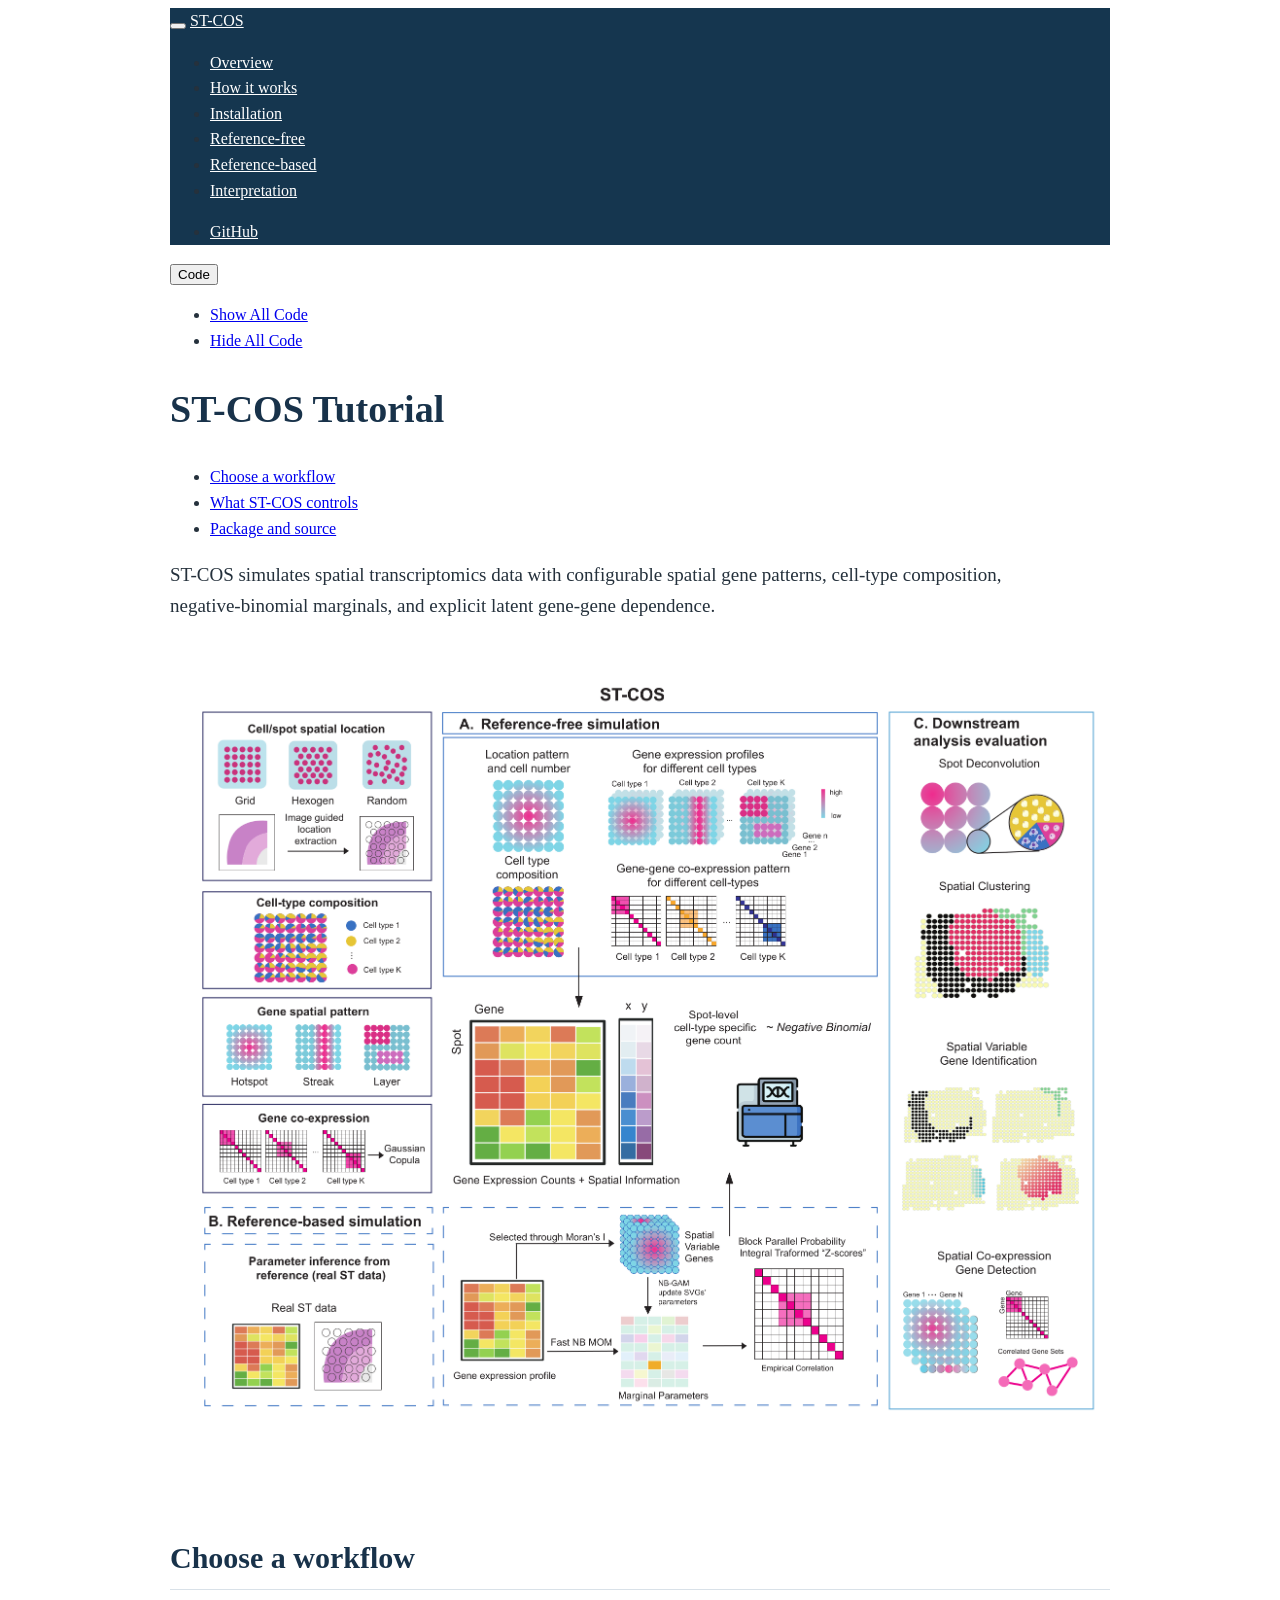
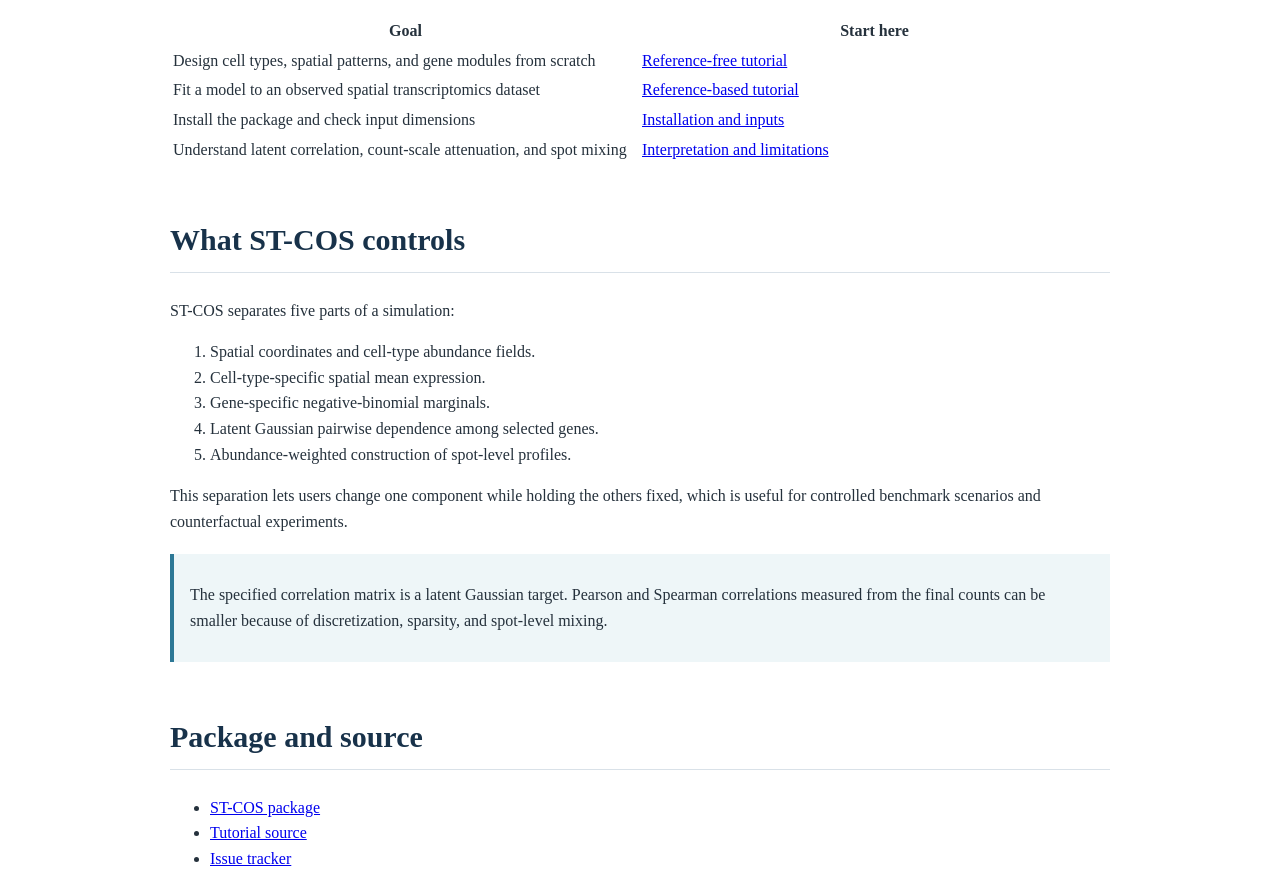
==== index.html @ dca73e7c "Rewrite ST-COS tutorial for current package" ====
<!DOCTYPE html>

<html>

<head>

<meta charset="utf-8" />
<meta name="generator" content="pandoc" />
<meta http-equiv="X-UA-Compatible" content="IE=EDGE" />




<title>ST-COS Tutorial</title>

<script src="site_libs/header-attrs-2.30/header-attrs.js"></script>
<script src="site_libs/jquery-3.6.0/jquery-3.6.0.min.js"></script>
<meta name="viewport" content="width=device-width, initial-scale=1" />
<link href="site_libs/bootstrap-3.3.5/css/flatly.min.css" rel="stylesheet" />
<script src="site_libs/bootstrap-3.3.5/js/bootstrap.min.js"></script>
<script src="site_libs/bootstrap-3.3.5/shim/html5shiv.min.js"></script>
<script src="site_libs/bootstrap-3.3.5/shim/respond.min.js"></script>
<style>h1 {font-size: 34px;}
       h1.title {font-size: 38px;}
       h2 {font-size: 30px;}
       h3 {font-size: 24px;}
       h4 {font-size: 18px;}
       h5 {font-size: 16px;}
       h6 {font-size: 12px;}
       code {color: inherit; background-color: rgba(0, 0, 0, 0.04);}
       pre:not([class]) { background-color: white }</style>
<script src="site_libs/navigation-1.1/tabsets.js"></script>
<script src="site_libs/navigation-1.1/codefolding.js"></script>
<link href="site_libs/highlightjs-9.12.0/textmate.css" rel="stylesheet" />
<script src="site_libs/highlightjs-9.12.0/highlight.js"></script>

<style type="text/css">
  code{white-space: pre-wrap;}
  span.smallcaps{font-variant: small-caps;}
  span.underline{text-decoration: underline;}
  div.column{display: inline-block; vertical-align: top; width: 50%;}
  div.hanging-indent{margin-left: 1.5em; text-indent: -1.5em;}
  ul.task-list{list-style: none;}
    </style>

<style type="text/css">code{white-space: pre;}</style>
<script type="text/javascript">
if (window.hljs) {
  hljs.configure({languages: []});
  hljs.initHighlightingOnLoad();
  if (document.readyState && document.readyState === "complete") {
    window.setTimeout(function() { hljs.initHighlighting(); }, 0);
  }
}
</script>






<link rel="stylesheet" href="styles.css" type="text/css" />



<style type = "text/css">
.main-container {
  max-width: 940px;
  margin-left: auto;
  margin-right: auto;
}
img {
  max-width:100%;
}
.tabbed-pane {
  padding-top: 12px;
}
.html-widget {
  margin-bottom: 20px;
}
button.code-folding-btn:focus {
  outline: none;
}
summary {
  display: list-item;
}
details > summary > p:only-child {
  display: inline;
}
pre code {
  padding: 0;
}
</style>


<style type="text/css">
.dropdown-submenu {
  position: relative;
}
.dropdown-submenu>.dropdown-menu {
  top: 0;
  left: 100%;
  margin-top: -6px;
  margin-left: -1px;
  border-radius: 0 6px 6px 6px;
}
.dropdown-submenu:hover>.dropdown-menu {
  display: block;
}
.dropdown-submenu>a:after {
  display: block;
  content: " ";
  float: right;
  width: 0;
  height: 0;
  border-color: transparent;
  border-style: solid;
  border-width: 5px 0 5px 5px;
  border-left-color: #cccccc;
  margin-top: 5px;
  margin-right: -10px;
}
.dropdown-submenu:hover>a:after {
  border-left-color: #adb5bd;
}
.dropdown-submenu.pull-left {
  float: none;
}
.dropdown-submenu.pull-left>.dropdown-menu {
  left: -100%;
  margin-left: 10px;
  border-radius: 6px 0 6px 6px;
}
</style>

<script type="text/javascript">
// manage active state of menu based on current page
$(document).ready(function () {
  // active menu anchor
  href = window.location.pathname
  href = href.substr(href.lastIndexOf('/') + 1)
  if (href === "")
    href = "index.html";
  var menuAnchor = $('a[href="' + href + '"]');

  // mark the anchor link active (and if it's in a dropdown, also mark that active)
  var dropdown = menuAnchor.closest('li.dropdown');
  if (window.bootstrap) { // Bootstrap 4+
    menuAnchor.addClass('active');
    dropdown.find('> .dropdown-toggle').addClass('active');
  } else { // Bootstrap 3
    menuAnchor.parent().addClass('active');
    dropdown.addClass('active');
  }

  // Navbar adjustments
  var navHeight = $(".navbar").first().height() + 15;
  var style = document.createElement('style');
  var pt = "padding-top: " + navHeight + "px; ";
  var mt = "margin-top: -" + navHeight + "px; ";
  var css = "";
  // offset scroll position for anchor links (for fixed navbar)
  for (var i = 1; i <= 6; i++) {
    css += ".section h" + i + "{ " + pt + mt + "}\n";
  }
  style.innerHTML = "body {" + pt + "padding-bottom: 40px; }\n" + css;
  document.head.appendChild(style);
});
</script>

<!-- tabsets -->

<style type="text/css">
.tabset-dropdown > .nav-tabs {
  display: inline-table;
  max-height: 500px;
  min-height: 44px;
  overflow-y: auto;
  border: 1px solid #ddd;
  border-radius: 4px;
}

.tabset-dropdown > .nav-tabs > li.active:before, .tabset-dropdown > .nav-tabs.nav-tabs-open:before {
  content: "\e259";
  font-family: 'Glyphicons Halflings';
  display: inline-block;
  padding: 10px;
  border-right: 1px solid #ddd;
}

.tabset-dropdown > .nav-tabs.nav-tabs-open > li.active:before {
  content: "\e258";
  font-family: 'Glyphicons Halflings';
  border: none;
}

.tabset-dropdown > .nav-tabs > li.active {
  display: block;
}

.tabset-dropdown > .nav-tabs > li > a,
.tabset-dropdown > .nav-tabs > li > a:focus,
.tabset-dropdown > .nav-tabs > li > a:hover {
  border: none;
  display: inline-block;
  border-radius: 4px;
  background-color: transparent;
}

.tabset-dropdown > .nav-tabs.nav-tabs-open > li {
  display: block;
  float: none;
}

.tabset-dropdown > .nav-tabs > li {
  display: none;
}
</style>

<!-- code folding -->
<style type="text/css">
.code-folding-btn { margin-bottom: 4px; }
</style>




</head>

<body>


<div class="container-fluid main-container">




<div class="navbar navbar-default  navbar-fixed-top" role="navigation">
  <div class="container">
    <div class="navbar-header">
      <button type="button" class="navbar-toggle collapsed" data-toggle="collapse" data-bs-toggle="collapse" data-target="#navbar" data-bs-target="#navbar">
        <span class="icon-bar"></span>
        <span class="icon-bar"></span>
        <span class="icon-bar"></span>
      </button>
      <a class="navbar-brand" href="index.html">ST-COS</a>
    </div>
    <div id="navbar" class="navbar-collapse collapse">
      <ul class="nav navbar-nav">
        <li>
  <a href="index.html">Overview</a>
</li>
<li>
  <a href="Main.html">How it works</a>
</li>
<li>
  <a href="Rpackage.html">Installation</a>
</li>
<li>
  <a href="Example.html">Reference-free</a>
</li>
<li>
  <a href="Data_code.html">Reference-based</a>
</li>
<li>
  <a href="Shiny_tutorial.html">Interpretation</a>
</li>
      </ul>
      <ul class="nav navbar-nav navbar-right">
        <li>
  <a href="https://github.com/Yiyannnnn/ST-COS">GitHub</a>
</li>
      </ul>
    </div><!--/.nav-collapse -->
  </div><!--/.container -->
</div><!--/.navbar -->

<div id="header">

<div class="btn-group pull-right float-right">
<button type="button" class="btn btn-default btn-xs btn-secondary btn-sm dropdown-toggle" data-toggle="dropdown" data-bs-toggle="dropdown" aria-haspopup="true" aria-expanded="false"><span>Code</span> <span class="caret"></span></button>
<ul class="dropdown-menu dropdown-menu-right" style="min-width: 50px;">
<li><a id="rmd-show-all-code" href="#">Show All Code</a></li>
<li><a id="rmd-hide-all-code" href="#">Hide All Code</a></li>
</ul>
</div>



<h1 class="title toc-ignore">ST-COS Tutorial</h1>

</div>

<div id="TOC">
<ul>
<li><a href="#choose-a-workflow">Choose a workflow</a></li>
<li><a href="#what-st-cos-controls">What ST-COS controls</a></li>
<li><a href="#package-and-source">Package and source</a></li>
</ul>
</div>

<p class="lead-copy">
ST-COS simulates spatial transcriptomics data with configurable spatial gene patterns, cell-type composition, negative-binomial marginals, and explicit latent gene-gene dependence.
</p>
<p><img class="workflow-image" src="assets/workflow.png" alt="ST-COS reference-free and reference-based workflows"></p>
<div id="choose-a-workflow" class="section level2">
<h2>Choose a workflow</h2>
<table>
<colgroup>
<col width="50%" />
<col width="50%" />
</colgroup>
<thead>
<tr class="header">
<th>Goal</th>
<th>Start here</th>
</tr>
</thead>
<tbody>
<tr class="odd">
<td>Design cell types, spatial patterns, and gene modules from scratch</td>
<td><a href="Example.html">Reference-free tutorial</a></td>
</tr>
<tr class="even">
<td>Fit a model to an observed spatial transcriptomics dataset</td>
<td><a href="Data_code.html">Reference-based tutorial</a></td>
</tr>
<tr class="odd">
<td>Install the package and check input dimensions</td>
<td><a href="Rpackage.html">Installation and inputs</a></td>
</tr>
<tr class="even">
<td>Understand latent correlation, count-scale attenuation, and spot mixing</td>
<td><a href="Shiny_tutorial.html">Interpretation and limitations</a></td>
</tr>
</tbody>
</table>
</div>
<div id="what-st-cos-controls" class="section level2">
<h2>What ST-COS controls</h2>
<p>ST-COS separates five parts of a simulation:</p>
<ol style="list-style-type: decimal">
<li>Spatial coordinates and cell-type abundance fields.</li>
<li>Cell-type-specific spatial mean expression.</li>
<li>Gene-specific negative-binomial marginals.</li>
<li>Latent Gaussian pairwise dependence among selected genes.</li>
<li>Abundance-weighted construction of spot-level profiles.</li>
</ol>
<p>This separation lets users change one component while holding the others fixed, which is useful for controlled benchmark scenarios and counterfactual experiments.</p>
<div class="note">
<p>The specified correlation matrix is a latent Gaussian target. Pearson and Spearman correlations measured from the final counts can be smaller because of discretization, sparsity, and spot-level mixing.</p>
</div>
</div>
<div id="package-and-source" class="section level2">
<h2>Package and source</h2>
<ul>
<li><a href="https://github.com/Yiyannnnn/ST-COS">ST-COS package</a></li>
<li><a href="https://github.com/Yiyannnnn/STCOS_tutorial">Tutorial source</a></li>
<li><a href="https://github.com/Yiyannnnn/ST-COS/issues">Issue tracker</a></li>
</ul>
</div>




</div>

<script>

// add bootstrap table styles to pandoc tables
function bootstrapStylePandocTables() {
  $('tr.odd').parent('tbody').parent('table').addClass('table table-condensed');
}
$(document).ready(function () {
  bootstrapStylePandocTables();
});


</script>

<!-- tabsets -->

<script>
$(document).ready(function () {
  window.buildTabsets("TOC");
});

$(document).ready(function () {
  $('.tabset-dropdown > .nav-tabs > li').click(function () {
    $(this).parent().toggleClass('nav-tabs-open');
  });
});
</script>

<!-- code folding -->
<script>
$(document).ready(function () {
  window.initializeCodeFolding("show" === "show");
});
</script>


<!-- dynamically load mathjax for compatibility with self-contained -->
<script>
  (function () {
    var script = document.createElement("script");
    script.type = "text/javascript";
    script.src  = "https://mathjax.rstudio.com/latest/MathJax.js?config=TeX-AMS-MML_HTMLorMML";
    document.getElementsByTagName("head")[0].appendChild(script);
  })();
</script>

</body>
</html>
---- styles.css ----
body {
  color: #25313c;
  font-size: 16px;
  line-height: 1.6;
}

h1, h2, h3 {
  color: #18324a;
}

h1 {
  margin-bottom: 0.65em;
}

h2 {
  border-bottom: 1px solid #d9e1e8;
  padding-bottom: 0.25em;
  margin-top: 1.7em;
}

.navbar-default {
  background-color: #15364f;
  border-color: #15364f;
}

.navbar-default .navbar-brand,
.navbar-default .navbar-nav > li > a {
  color: #ffffff;
}

.navbar-default .navbar-nav > li > a:hover,
.navbar-default .navbar-nav > .active > a,
.navbar-default .navbar-nav > .active > a:hover {
  color: #ffffff;
  background-color: #285d78;
}

.lead-copy {
  font-size: 19px;
  max-width: 850px;
}

.workflow-image {
  display: block;
  width: 100%;
  max-width: 1080px;
  height: auto;
  margin: 1.5em auto;
}

.note,
.warning {
  border-left: 4px solid #2d7896;
  background: #eef6f8;
  padding: 0.8em 1em;
  margin: 1.2em 0;
}

.warning {
  border-left-color: #b06a1f;
  background: #fff7ea;
}

table {
  width: 100%;
}

pre {
  border-radius: 4px;
}
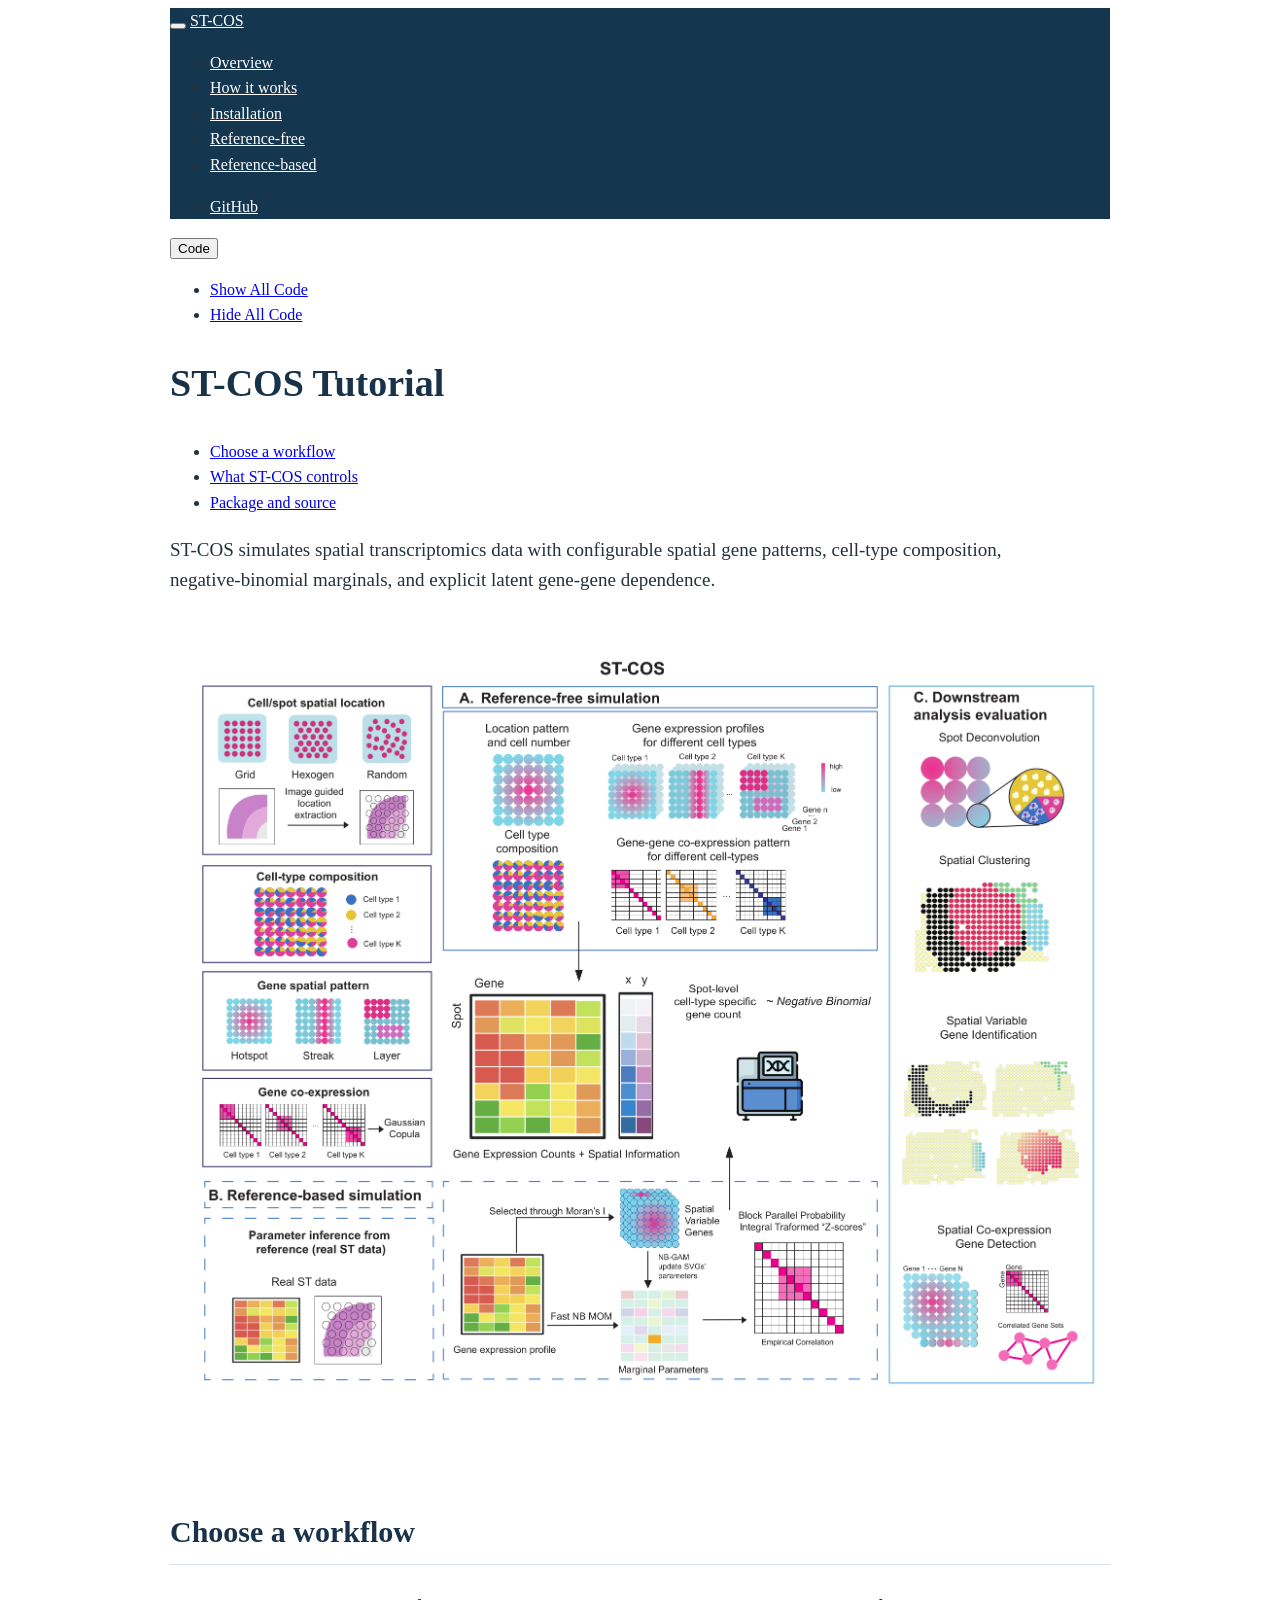
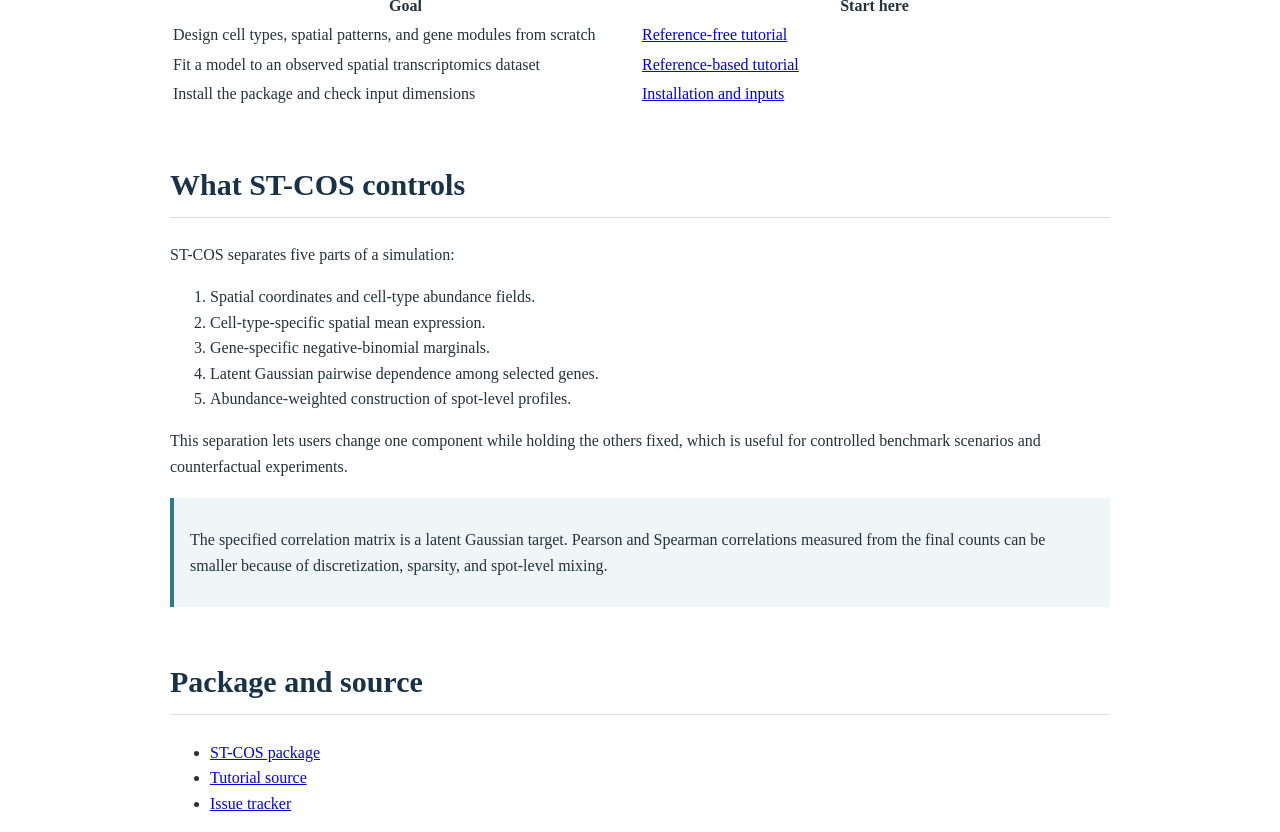
==== commit 1612c201: "Revise tutorial workflows and add DLPFC output" ====
--- a/index.html
+++ b/index.html
@@ -261,9 +261,6 @@
 </li>
 <li>
   <a href="Data_code.html">Reference-based</a>
-</li>
-<li>
-  <a href="Shiny_tutorial.html">Interpretation</a>
 </li>
       </ul>
       <ul class="nav navbar-nav navbar-right">
@@ -329,10 +326,6 @@
 <td>Install the package and check input dimensions</td>
 <td><a href="Rpackage.html">Installation and inputs</a></td>
 </tr>
-<tr class="even">
-<td>Understand latent correlation, count-scale attenuation, and spot mixing</td>
-<td><a href="Shiny_tutorial.html">Interpretation and limitations</a></td>
-</tr>
 </tbody>
 </table>
 </div>
--- a/styles.css
+++ b/styles.css
@@ -48,6 +48,14 @@
   margin: 1.5em auto;
 }
 
+.tutorial-figure {
+  display: block;
+  width: 100%;
+  max-width: 900px;
+  height: auto;
+  margin: 1.4em auto 0.8em;
+}
+
 .note,
 .warning {
   border-left: 4px solid #2d7896;
@@ -68,4 +76,3 @@
 pre {
   border-radius: 4px;
 }
-
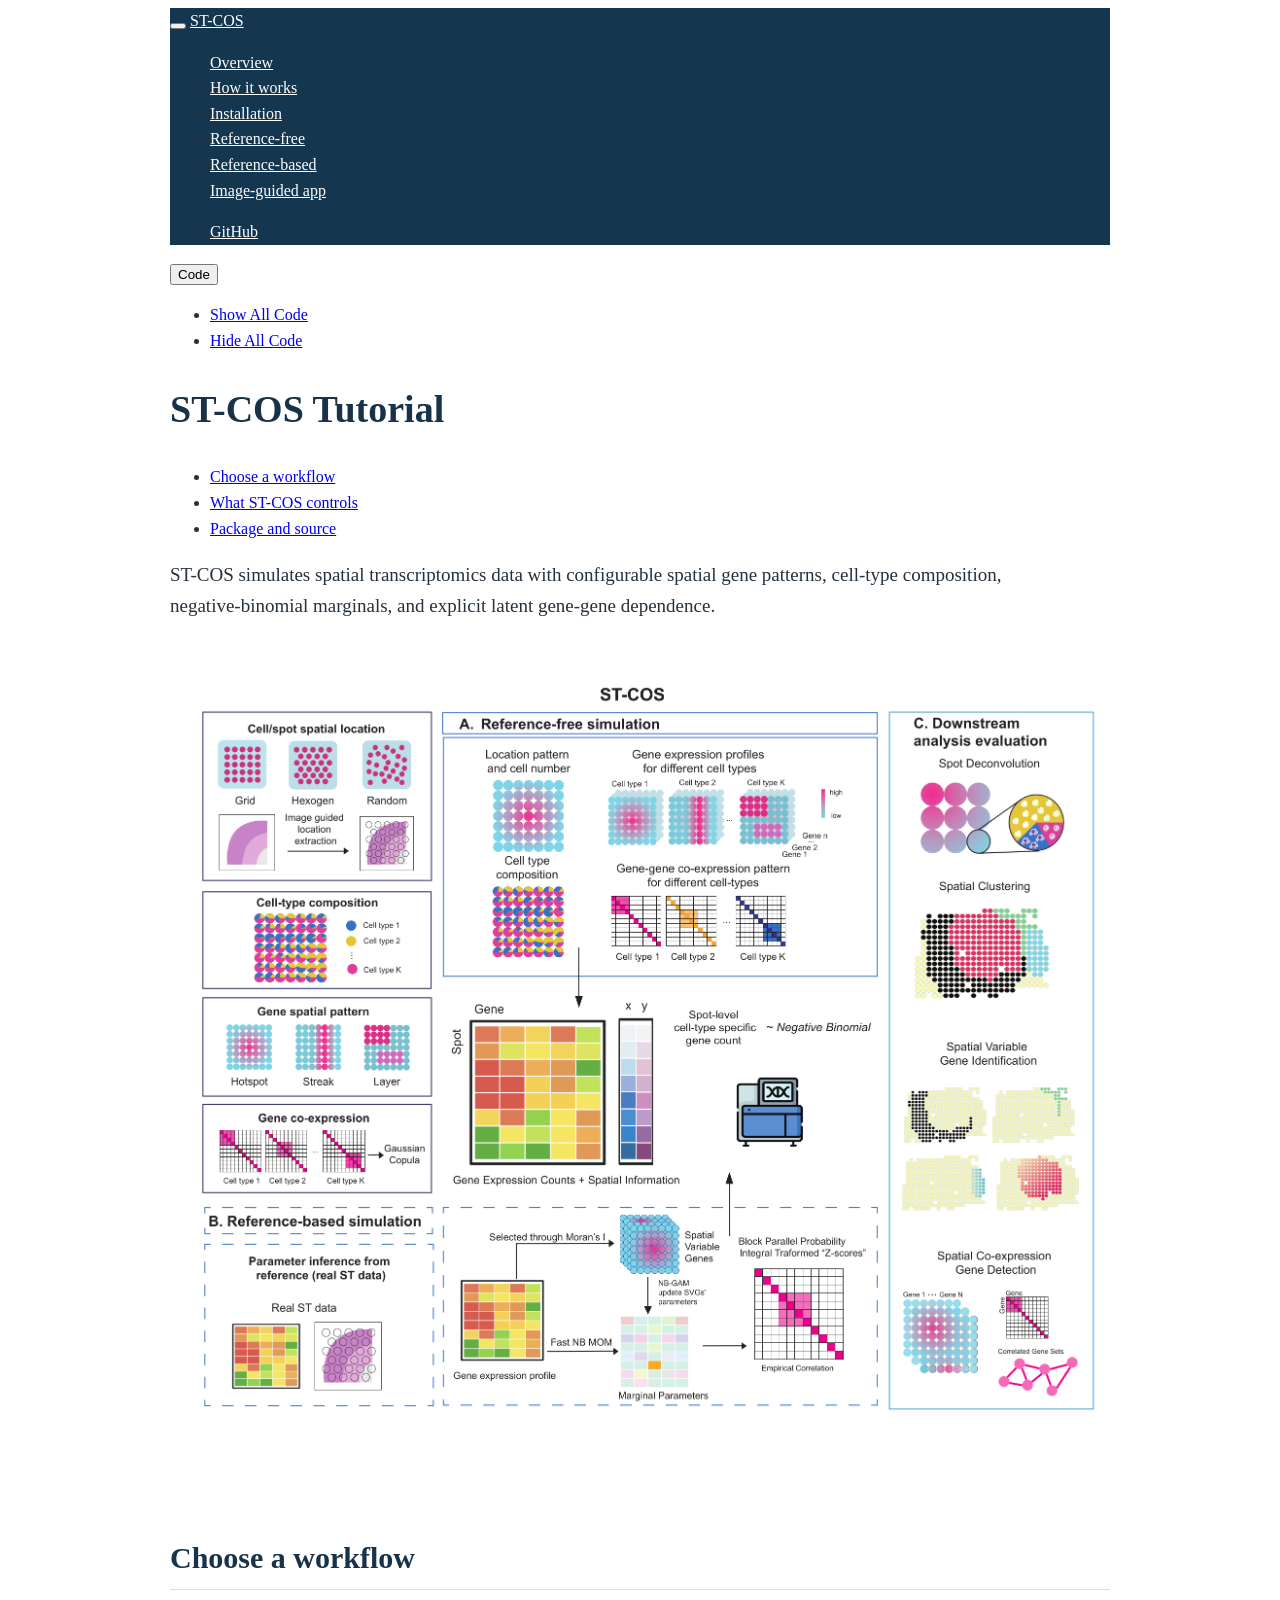
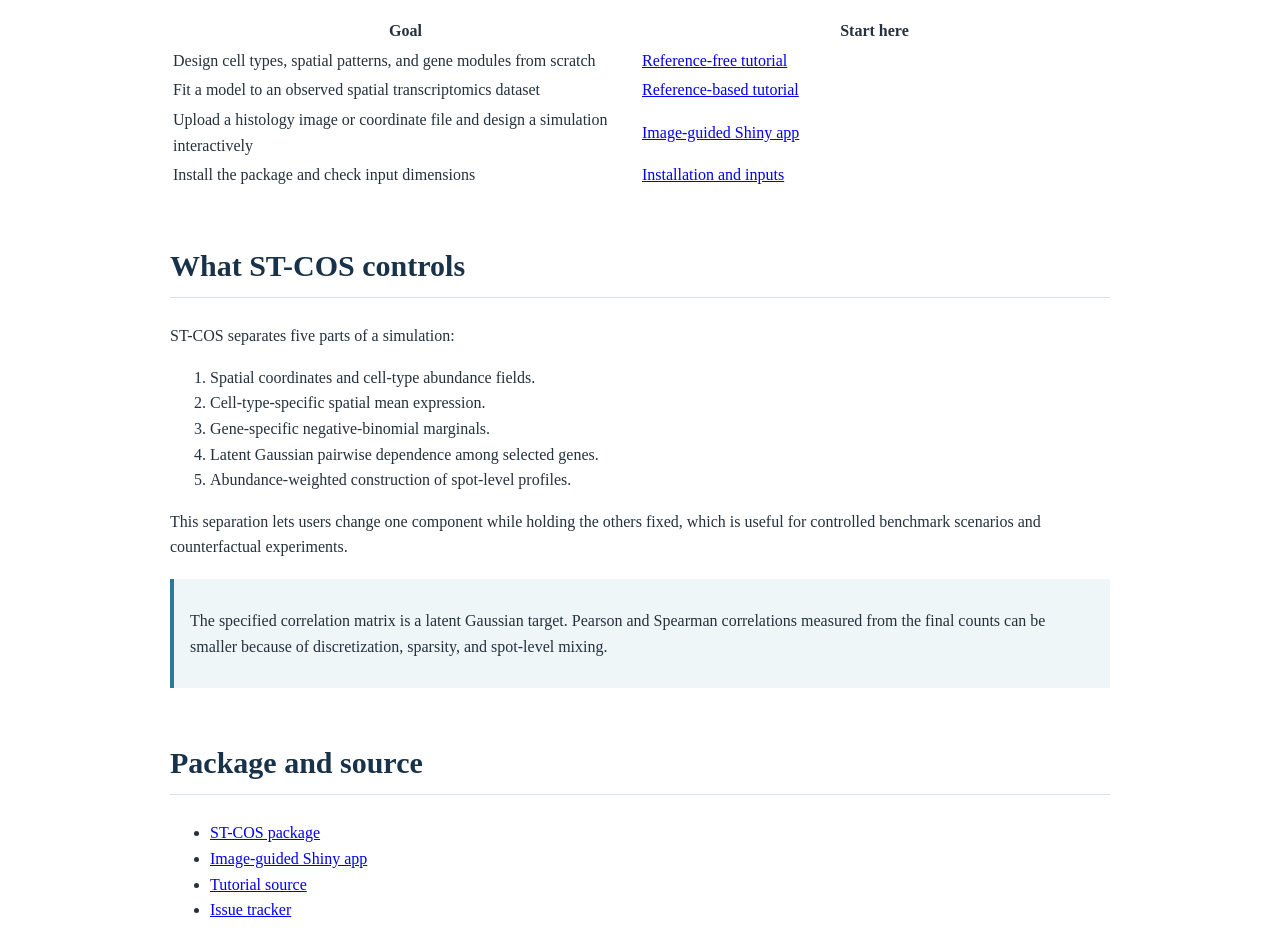
==== commit db3bbf38: "Link image-guided Shiny workflow" ====
--- a/index.html
+++ b/index.html
@@ -261,6 +261,9 @@
 </li>
 <li>
   <a href="Data_code.html">Reference-based</a>
+</li>
+<li>
+  <a href="https://yiyanz.shinyapps.io/st-cos/">Image-guided app</a>
 </li>
       </ul>
       <ul class="nav navbar-nav navbar-right">
@@ -323,6 +326,10 @@
 <td><a href="Data_code.html">Reference-based tutorial</a></td>
 </tr>
 <tr class="odd">
+<td>Upload a histology image or coordinate file and design a simulation interactively</td>
+<td><a href="https://yiyanz.shinyapps.io/st-cos/">Image-guided Shiny app</a></td>
+</tr>
+<tr class="even">
 <td>Install the package and check input dimensions</td>
 <td><a href="Rpackage.html">Installation and inputs</a></td>
 </tr>
@@ -348,6 +355,7 @@
 <h2>Package and source</h2>
 <ul>
 <li><a href="https://github.com/Yiyannnnn/ST-COS">ST-COS package</a></li>
+<li><a href="https://yiyanz.shinyapps.io/st-cos/">Image-guided Shiny app</a></li>
 <li><a href="https://github.com/Yiyannnnn/STCOS_tutorial">Tutorial source</a></li>
 <li><a href="https://github.com/Yiyannnnn/ST-COS/issues">Issue tracker</a></li>
 </ul>
